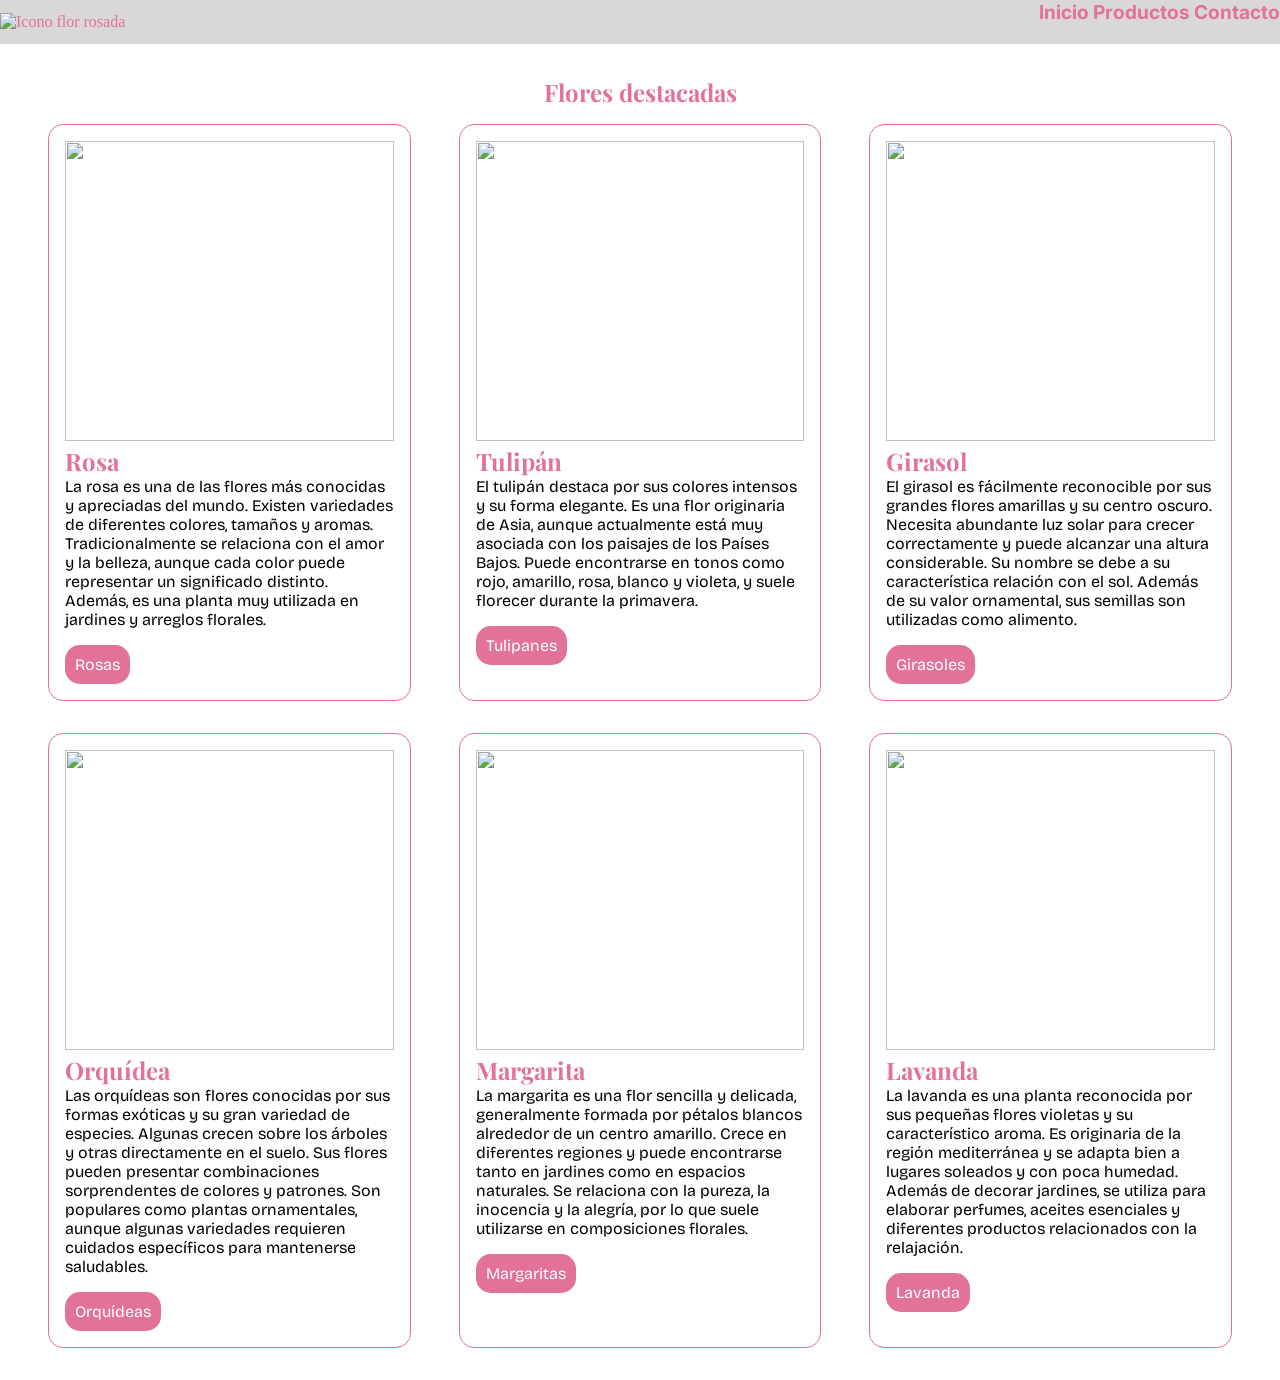
==== index.html @ e1380015 "Add files via upload" ====
<!DOCTYPE html>
<html lang="es">
<head>
    <meta charset="UTF-8">
    <meta name="viewport" content="width=device-width, initial-scale=1.0">
    <title>Semana 4</title>
    <link rel="stylesheet" href="estilos.css">
</head>
<body>
    <header>
        <a href="index.html"> <img src="346167.png" alt="Icono flor rosada"></a>
        <nav>
            <a href="Inicio">Inicio</a>
            <a href="Productos">Productos</a>
            <a href="Contacto">Contacto</a>
        </nav>
    </header>
    <section id="tienda">
        <h1>Flores destacadas</h1>
        <div class="contenedor">
        <article>
            <img src="https://picsum.photos/600/300?random=1">
  <h2>Rosa</h2>
  <p>La rosa es una de las flores más conocidas y apreciadas del mundo. Existen variedades de diferentes colores, tamaños y aromas. Tradicionalmente se relaciona con el amor y la belleza, aunque cada color puede representar un significado distinto. Además, es una planta muy utilizada en jardines y arreglos florales.</p>
  <a href="#">Rosas</a>
</article>

<article>
    <img src="https://picsum.photos/600/300?random=2">
  <h2>Tulipán</h2>
  <p>El tulipán destaca por sus colores intensos y su forma elegante. Es una flor originaria de Asia, aunque actualmente está muy asociada con los paisajes de los Países Bajos. Puede encontrarse en tonos como rojo, amarillo, rosa, blanco y violeta, y suele florecer durante la primavera.</p>
  <a href="#">Tulipanes</a>
</article>

<article>
    <img src="https://picsum.photos/600/300?random=3">
  <h2>Girasol</h2>
  <p>El girasol es fácilmente reconocible por sus grandes flores amarillas y su centro oscuro. Necesita abundante luz solar para crecer correctamente y puede alcanzar una altura considerable. Su nombre se debe a su característica relación con el sol. Además de su valor ornamental, sus semillas son utilizadas como alimento.</p>
  <a href="#">Girasoles</a>
</article>

<article>
    <img src="https://picsum.photos/600/300?random=4">
  <h2>Orquídea</h2>
  <p>Las orquídeas son flores conocidas por sus formas exóticas y su gran variedad de especies. Algunas crecen sobre los árboles y otras directamente en el suelo. Sus flores pueden presentar combinaciones sorprendentes de colores y patrones. Son populares como plantas ornamentales, aunque algunas variedades requieren cuidados específicos para mantenerse saludables.</p>
  <a href="#">Orquídeas</a>
</article>

<article>
    <img src="https://picsum.photos/600/300?random=5">
  <h2>Margarita</h2>
  <p>La margarita es una flor sencilla y delicada, generalmente formada por pétalos blancos alrededor de un centro amarillo. Crece en diferentes regiones y puede encontrarse tanto en jardines como en espacios naturales. Se relaciona con la pureza, la inocencia y la alegría, por lo que suele utilizarse en composiciones florales.</p>
  <a href="#">Margaritas</a>
</article>

<article>
    <img src="https://picsum.photos/600/300?random=6">
  <h2>Lavanda</h2>
  <p>La lavanda es una planta reconocida por sus pequeñas flores violetas y su característico aroma. Es originaria de la región mediterránea y se adapta bien a lugares soleados y con poca humedad. Además de decorar jardines, se utiliza para elaborar perfumes, aceites esenciales y diferentes productos relacionados con la relajación.</p>
  <a href="#">Lavanda</a>
</article>
        </div>
    </section>
    
</body>
</html>
---- estilos.css ----
@import url('https://fonts.googleapis.com/css2?family=Bricolage+Grotesque:opsz,wght@12..96,200..800&family=Inter:ital,opsz,wght@0,14..32,100..900;1,14..32,100..900&family=Playfair+Display:ital,wght@0,400..900;1,400..900&display=swap');

* {
    box-sizing: border-box;
    padding: 0;
    margin: 0;
    text-decoration: none;
}

:root{
    --Primary:#e27297
}

h1, h2{
    color: #e27297;
    font-family: Playfair display;
}

p{
    font-family: Bricolage Grotesque;
}


header{
    text-align: center;
    background-color: rgb(218, 216, 214);
    display: flex;
    flex-direction: column;
    gap: 1em;
}

header img{
    width: 100px;
}

header nav{
    padding-bottom: 20px;
    border-bottom: 5px var(--Primary);
    font-family: Inter;
    font-weight: bold;
    
}

header a{
    color: var(--Primary)
}

#tienda{
    padding: 2em;
}

#tienda h1{
    2em;
    text-align: center;
}

#tienda article{
    margin: 1em;
    padding: 1em;
    border-radius: 15px;
    border: 1px solid var(--Primary);
}

#tienda a{
    font-family: bricolage grotesque;
    background-color: #e27297;
    color: white;
    border-radius: 15px;
    padding:10px;
    display: inline-block;
    margin-top: 1em;
}

#tienda img{
    width: 100%;
    height: 300px;
    object-fit: cover;
}

@media all and (min-width:768px){
    header{
    flex-direction: row;
    justify-content: space-between;
    align-items: center;
    }

    header nav{
        border-bottom: none;
        font-size: 1.2em;
    }

    #tienda .contenedor{
        display: flex;
        flex-wrap: wrap;
        gap: 1em;
    }

    #tienda article{
        flex-basis: 300px;
        flex-grow: 1;
        margin-bottom: 0;
    }
}

@media all and (min-width 1200px) {
    .contenedor{
        max-width: 500px;
        margin: auto;
    }

    h1{
        font-size: 2em;
    }
}
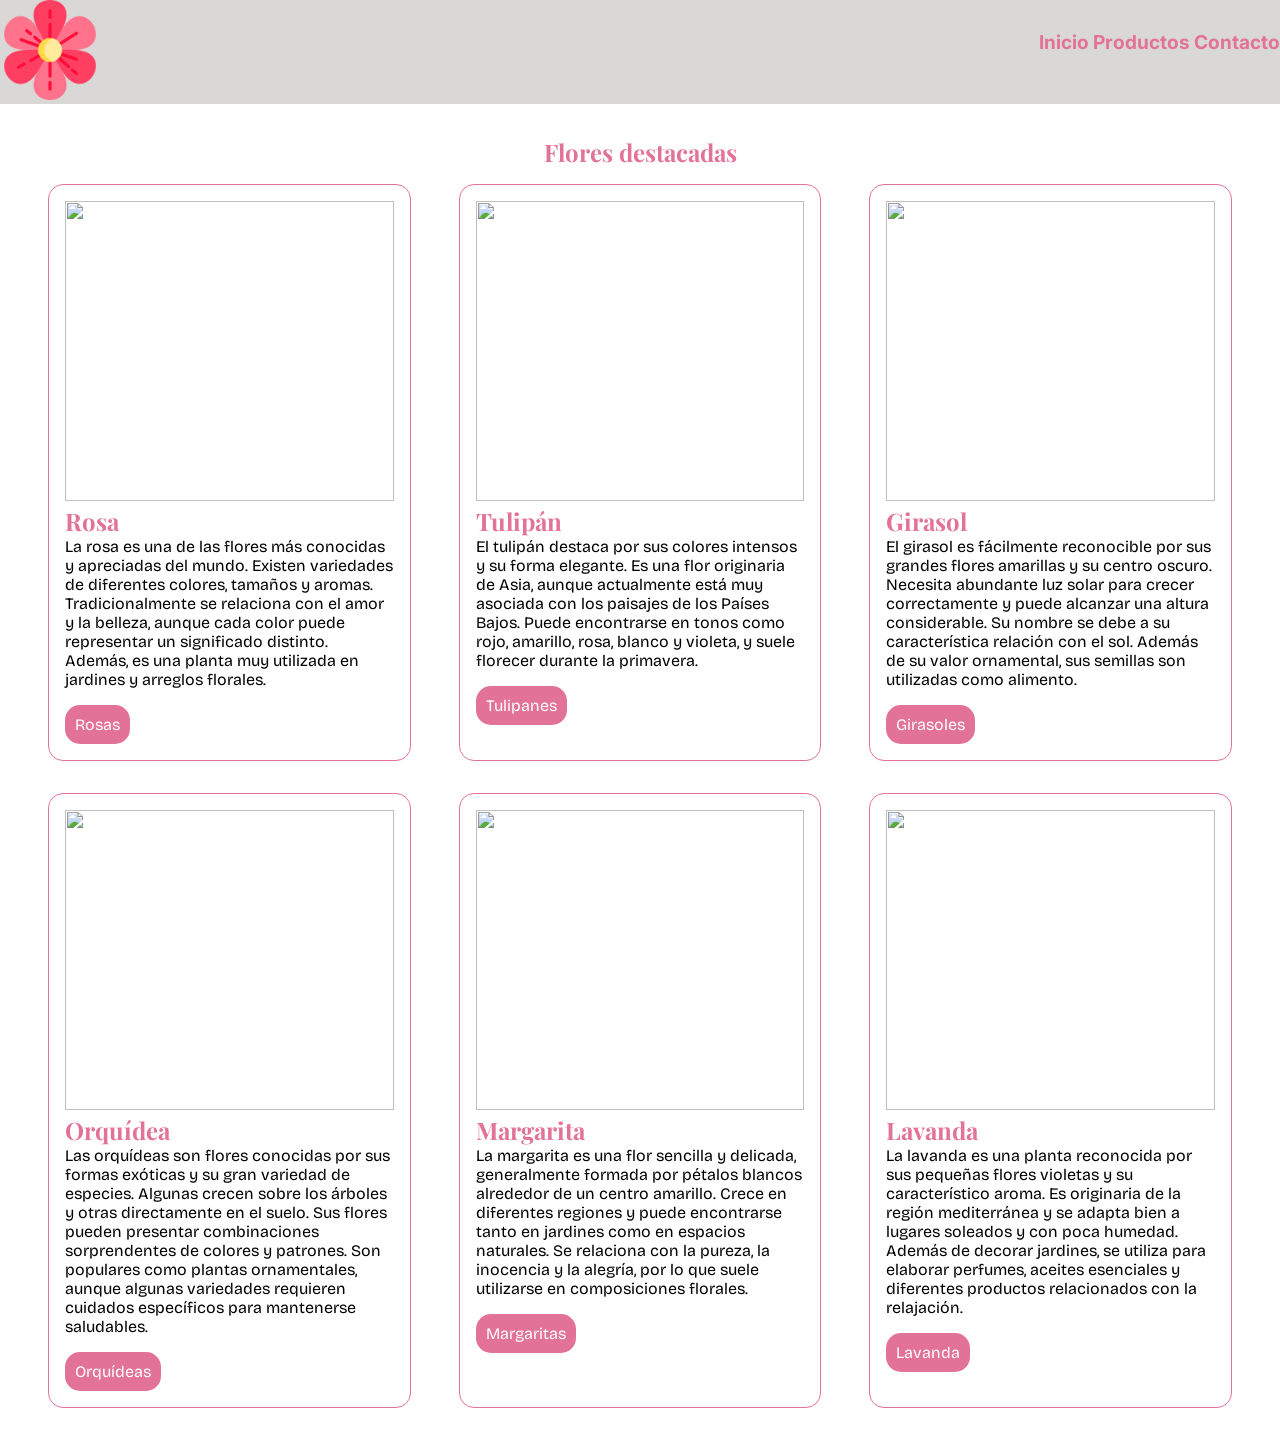
==== commit b4e128ab: "Add files via upload" ====
--- a/index.html
+++ b/index.html
@@ -8,7 +8,7 @@
 </head>
 <body>
     <header>
-        <a href="index.html"> <img src="346167.png" alt="Icono flor rosada"></a>
+        <a href="index.html"> <img src="img/346167.png" alt="Icono flor rosada"></a>
         <nav>
             <a href="Inicio">Inicio</a>
             <a href="Productos">Productos</a>
